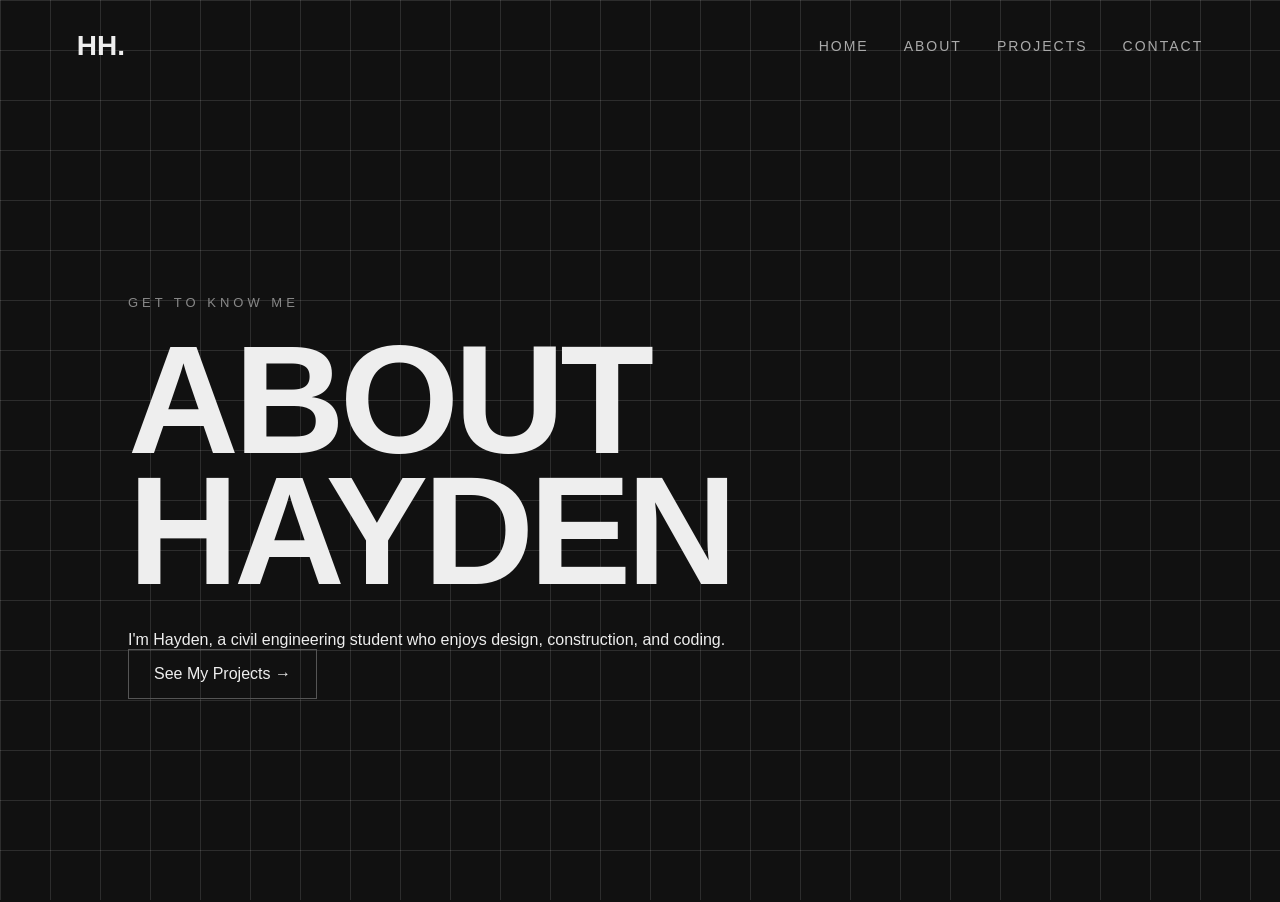
==== about.html @ 1279a201 "Add about.html with basic structure and content" ====
<!DOCTYPE html>
<html lang="en">
<head>
    <meta charset="UTF-8">
    <meta name="viewport" content="width=device-width, initial-scale=1.0">

    <link rel="stylesheet" href="style.css">

    <title>Hayden | About</title>
</head>

<body>

    <nav>
        <div class="logo">HH.</div>

        <div class="nav-links">
            <a href="index.html">Home</a>
            <a href="about.html">About</a>
            <a href="projects.html">Projects</a>
            <a href="contact.html">Contact</a>
        </div>
    </nav>

    <main>
        <section class="hero">
            <p class="small-text">GET TO KNOW ME</p>

            <h1>ABOUT<br>HAYDEN</h1>

            <p>
                I'm Hayden, a civil engineering student who enjoys
                design, construction, and coding. 
            </p>

            <a class="button" href="projects.html">See My Projects →</a>
        </section>
    </main>

</body>
</html>
---- style.css ----
* {
    margin: 0;
    padding: 0;
    box-sizing: border-box;
}

body {
    font-family: Arial, sans-serif;
    background: #111;
    color: #eee;
    min-height: 100vh;
    position: relative;
}

body::before {
    content: "";
    position: fixed;
    inset: 0;
    background-image:
        linear-gradient(rgba(255, 255, 255, 0.12) 1px, transparent 1px),
        linear-gradient(90deg, rgba(255, 255, 255, 0.12) 1px, transparent 1px);
    background-size: 50px 50px;
    pointer-events: none;
    z-index: -1;
}

/* NAVIGATION */

nav {
    width: 100%;
    padding: 30px 6%;
    display: flex;
    justify-content: space-between;
    align-items: center;
}

.logo {
    font-size: 28px;
    font-weight: bold;
}

.nav-links {
    display: flex;
    gap: 35px;
}

.nav-links a {
    color: #aaa;
    text-decoration: none;
    font-size: 14px;
    text-transform: uppercase;
    letter-spacing: 2px;
}

.nav-links a:hover {
    color: #fff;
}

/* HERO */

main {
    min-height: calc(100vh - 90px);
    display: flex;
    align-items: center;
    padding: 0 10%;
}

.hero {
    max-width: 900px;
}

.small-text {
    font-size: 13px;
    letter-spacing: 4px;
    color: #888;
    margin-bottom: 25px;
}

h1 {
    font-size: clamp(70px, 12vw, 160px);
    line-height: 0.85;
    letter-spacing: -5px;
    margin-bottom: 35px;
}

.description {
    max-width: 500px;
    color: #999;
    font-size: 18px;
    line-height: 1.6;
    margin-bottom: 35px;
}

.button {
    display: inline-block;
    padding: 15px 25px;
    border: 1px solid #555;
    color: #eee;
    text-decoration: none;
    transition: 0.2s;
}

.button:hover {
    background: #eee;
    color: #111;
}
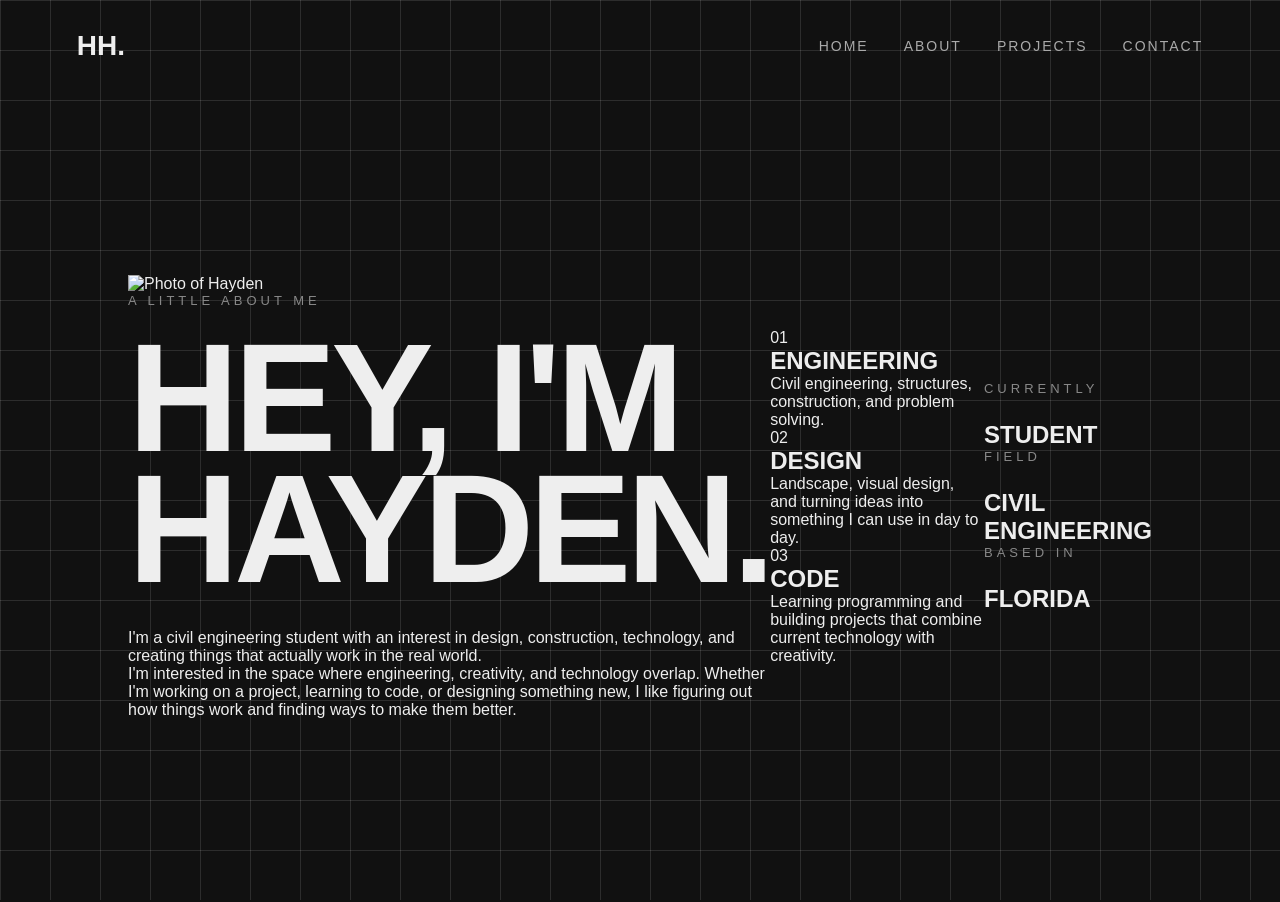
==== commit 3c1c159b: "Revamp about page layout and content" ====
--- a/about.html
+++ b/about.html
@@ -22,19 +22,88 @@
         </div>
     </nav>
 
-    <main>
-        <section class="hero">
-            <p class="small-text">GET TO KNOW ME</p>
+    <main class="about-page">
 
-            <h1>ABOUT<br>HAYDEN</h1>
+        <section class="about-intro">
 
-            <p>
-                I'm Hayden, a civil engineering student who enjoys
-                design, construction, and coding. 
-            </p>
+            <div class="about-image">
+                <img src="images/hayden.jpg" alt="Photo of Hayden">
+            </div>
 
-            <a class="button" href="projects.html">See My Projects →</a>
+            <div class="about-text">
+                <p class="small-text">A LITTLE ABOUT ME</p>
+
+                <h1>HEY, I'M<br>HAYDEN.</h1>
+
+                <p>
+                    I'm a civil engineering student with an interest in
+                    design, construction, technology, and creating things
+                    that actually work in the real world.
+                </p>
+
+                <p>
+                    I'm interested in the space where engineering,
+                    creativity, and technology overlap. Whether I'm
+                    working on a project, learning to code, or designing
+                    something new, I like figuring out how things work
+                    and finding ways to make them better.
+                </p>
+            </div>
+
         </section>
+
+
+        <section class="about-details">
+
+            <div class="info-card">
+                <span>01</span>
+                <h2>ENGINEERING</h2>
+                <p>
+                    Civil engineering, structures, construction,
+                    and problem solving.
+                </p>
+            </div>
+
+            <div class="info-card">
+                <span>02</span>
+                <h2>DESIGN</h2>
+                <p>
+                    Landscape, visual design, and turning ideas
+                    into something I can use in day to day.
+                </p>
+            </div>
+
+            <div class="info-card">
+                <span>03</span>
+                <h2>CODE</h2>
+                <p>
+                    Learning programming and building projects
+                    that combine current technology with creativity.
+                </p>
+            </div>
+
+        </section>
+
+
+        <section class="about-facts">
+
+            <div>
+                <p class="small-text">CURRENTLY</p>
+                <h2>STUDENT</h2>
+            </div>
+
+            <div>
+                <p class="small-text">FIELD</p>
+                <h2>CIVIL ENGINEERING</h2>
+            </div>
+
+            <div>
+                <p class="small-text">BASED IN</p>
+                <h2>FLORIDA</h2>
+            </div>
+
+        </section>
+
     </main>
 
 </body>
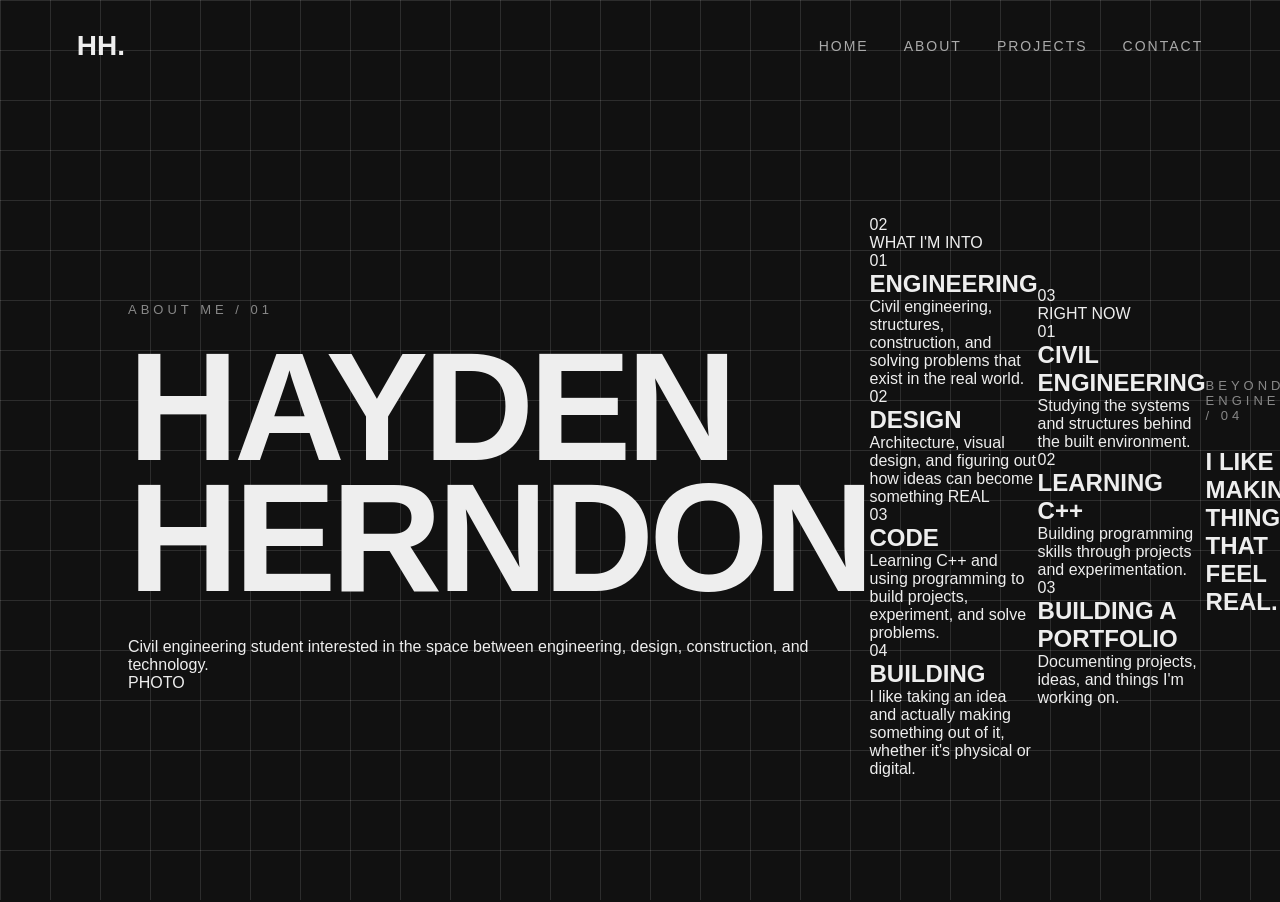
==== commit 86fbd625: "Refactor about.html structure and content" ====
--- a/about.html
+++ b/about.html
@@ -24,83 +24,125 @@
 
     <main class="about-page">
 
-        <section class="about-intro">
+        <!-- INTRO -->
 
-            <div class="about-image">
-                <img src="images/hayden.jpg" alt="Photo of Hayden">
+        <section class="about-header">
+
+            <div class="about-heading">
+                <p class="small-text">ABOUT ME / 01</p>
+
+                <h1>HAYDEN<br>HERNDON</h1>
+
+                <p class="about-description">
+                    Civil engineering student interested in the space
+                    between engineering, design, construction, and technology.
+                </p>
             </div>
 
-            <div class="about-text">
-                <p class="small-text">A LITTLE ABOUT ME</p>
-
-                <h1>HEY, I'M<br>HAYDEN.</h1>
-
-                <p>
-                    I'm a civil engineering student with an interest in
-                    design, construction, technology, and creating things
-                    that actually work in the real world.
-                </p>
-
-                <p>
-                    I'm interested in the space where engineering,
-                    creativity, and technology overlap. Whether I'm
-                    working on a project, learning to code, or designing
-                    something new, I like figuring out how things work
-                    and finding ways to make them better.
-                </p>
+            <div class="photo-placeholder">
+                <span>PHOTO</span>
             </div>
 
         </section>
 
 
-        <section class="about-details">
+        <!-- WHAT I DO -->
 
-            <div class="info-card">
-                <span>01</span>
-                <h2>ENGINEERING</h2>
-                <p>
-                    Civil engineering, structures, construction,
-                    and problem solving.
-                </p>
+        <section class="about-section">
+
+            <div class="section-label">
+                <span>02</span>
+                <p>WHAT I'M INTO</p>
             </div>
 
-            <div class="info-card">
-                <span>02</span>
-                <h2>DESIGN</h2>
-                <p>
-                    Landscape, visual design, and turning ideas
-                    into something I can use in day to day.
-                </p>
-            </div>
+            <div class="interest-grid">
 
-            <div class="info-card">
-                <span>03</span>
-                <h2>CODE</h2>
-                <p>
-                    Learning programming and building projects
-                    that combine current technology with creativity.
-                </p>
+                <div class="interest">
+                    <span>01</span>
+                    <h2>ENGINEERING</h2>
+                    <p>
+                        Civil engineering, structures, construction,
+                        and solving problems that exist in the real world.
+                    </p>
+                </div>
+
+                <div class="interest">
+                    <span>02</span>
+                    <h2>DESIGN</h2>
+                    <p>
+                        Architecture, visual design, and figuring out
+                        how ideas can become something REAL
+                    </p>
+                </div>
+
+                <div class="interest">
+                    <span>03</span>
+                    <h2>CODE</h2>
+                    <p>
+                        Learning C++ and using programming to build
+                        projects, experiment, and solve problems.
+                    </p>
+                </div>
+
+                <div class="interest">
+                    <span>04</span>
+                    <h2>BUILDING</h2>
+                    <p>
+                        I like taking an idea and actually making
+                        something out of it, whether it's physical or digital.
+                    </p>
+                </div>
+
             </div>
 
         </section>
 
 
-        <section class="about-facts">
+        <!-- RIGHT NOW -->
 
-            <div>
-                <p class="small-text">CURRENTLY</p>
-                <h2>STUDENT</h2>
+        <section class="about-section now-section">
+
+            <div class="section-label">
+                <span>03</span>
+                <p>RIGHT NOW</p>
             </div>
 
-            <div>
-                <p class="small-text">FIELD</p>
-                <h2>CIVIL ENGINEERING</h2>
+            <div class="now-list">
+
+                <div class="now-item">
+                    <span>01</span>
+                    <h2>CIVIL ENGINEERING</h2>
+                    <p>Studying the systems and structures behind the built environment.</p>
+                </div>
+
+                <div class="now-item">
+                    <span>02</span>
+                    <h2>LEARNING C++</h2>
+                    <p>Building programming skills through projects and experimentation.</p>
+                </div>
+
+                <div class="now-item">
+                    <span>03</span>
+                    <h2>BUILDING A PORTFOLIO</h2>
+                    <p>Documenting projects, ideas, and things I'm working on.</p>
+                </div>
+
             </div>
 
-            <div>
-                <p class="small-text">BASED IN</p>
-                <h2>FLORIDA</h2>
-            </div>
+        </section>
+
+
+        <!-- PERSONAL -->
+
+        <section class="about-footer">
+
+            <p class="small-text">BEYOND ENGINEERING / 04</p>
+
+            <h2>
+                I LIKE MAKING<br>
+                THINGS THAT<br>
+                <span>FEEL REAL.</span>
+            </h2>
 
         </section>
 
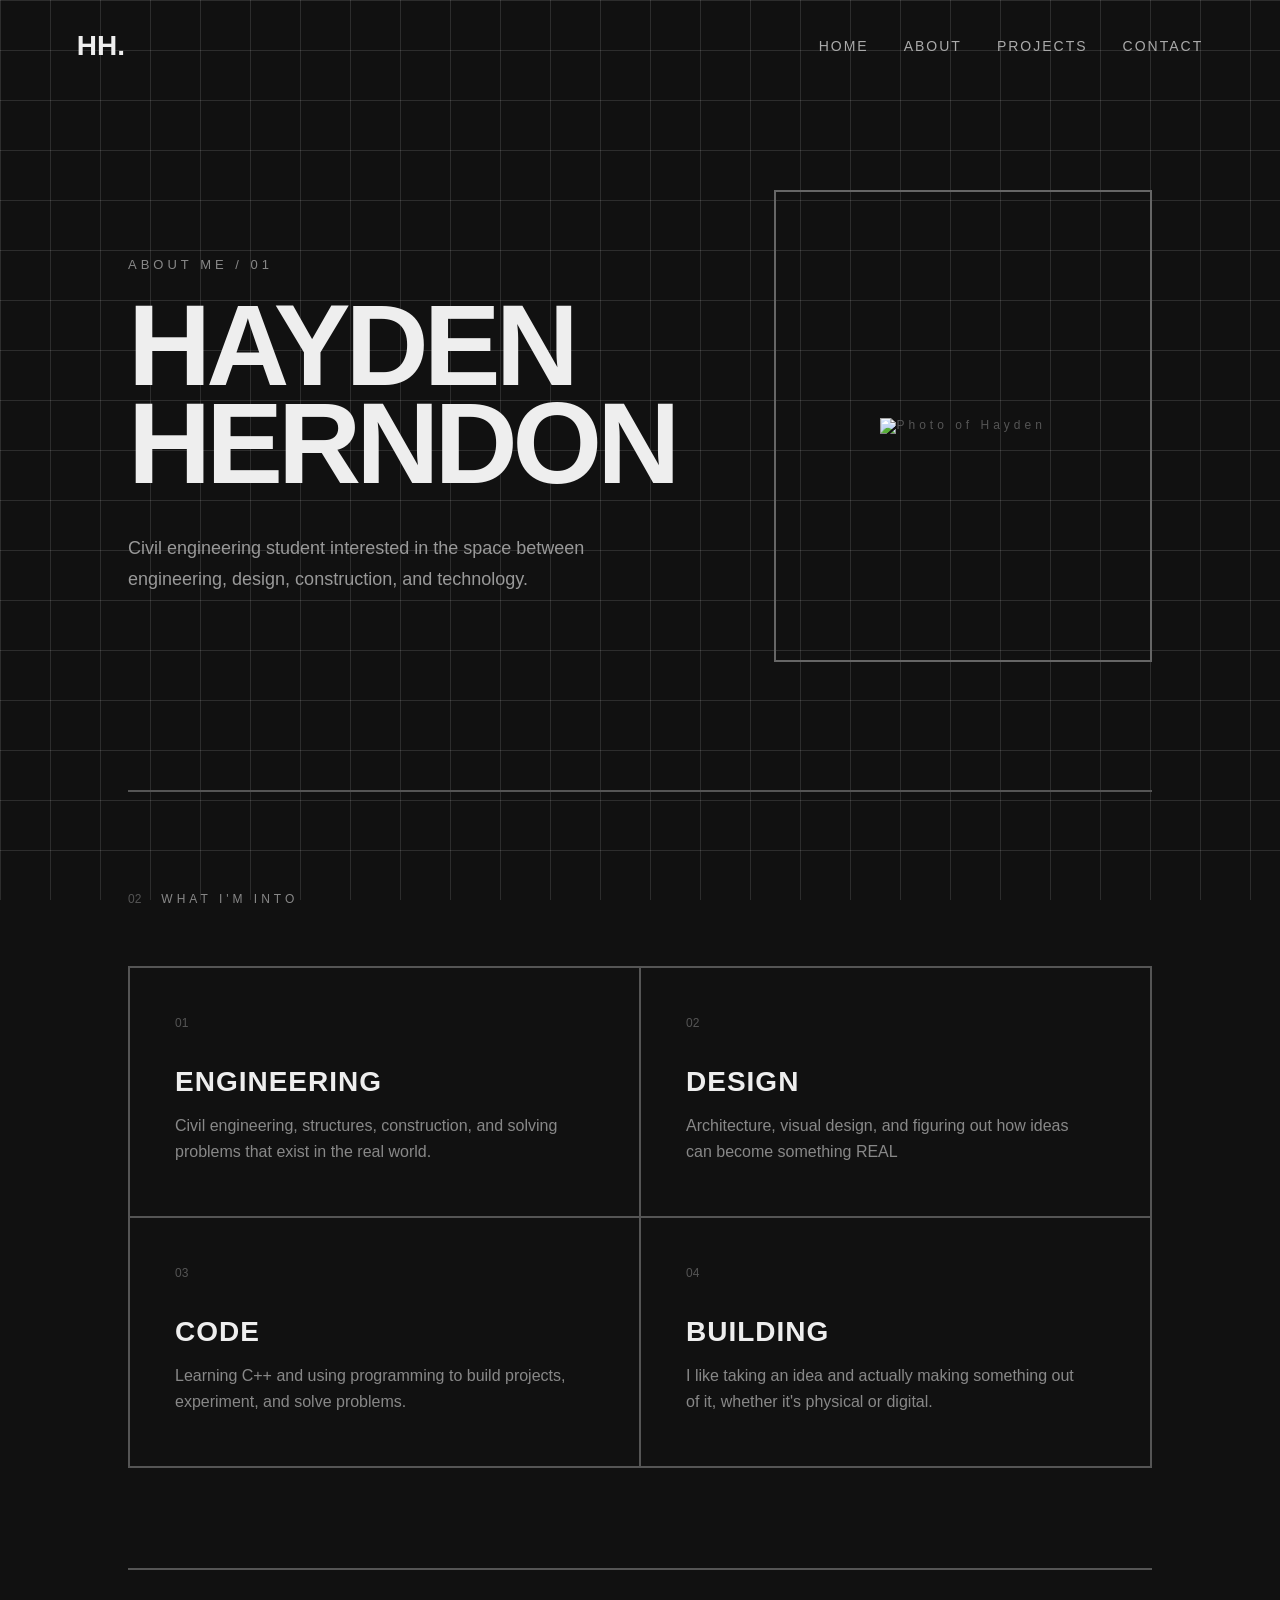
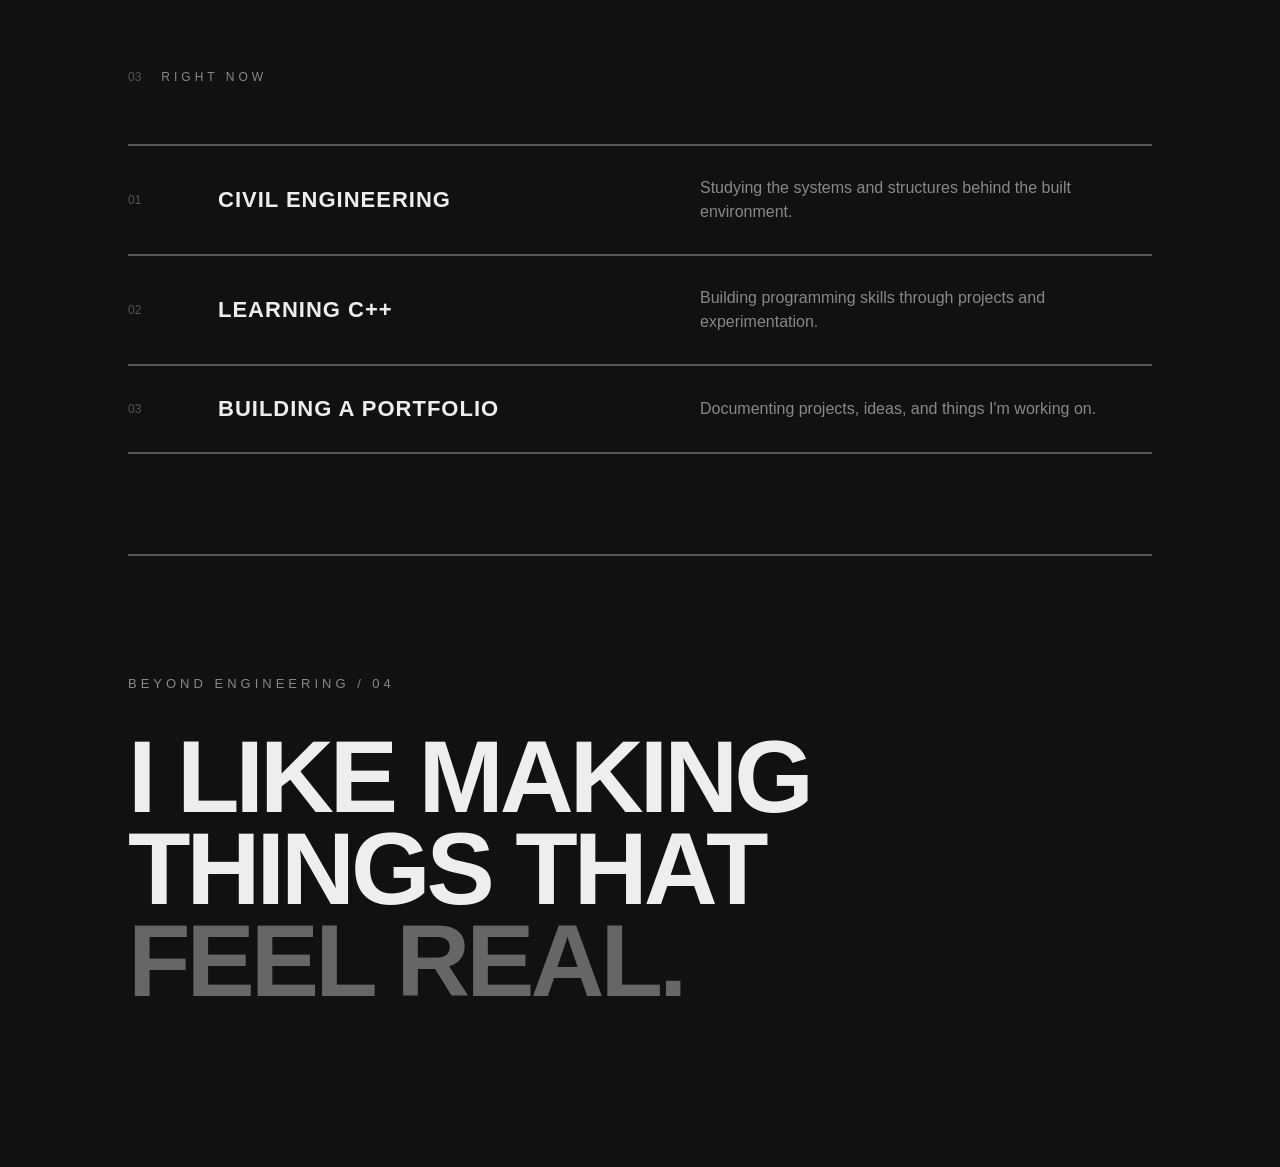
==== commit 50426296: "Replace photo placeholder with actual image" ====
--- a/about.html
+++ b/about.html
@@ -40,8 +40,8 @@
             </div>
 
             <div class="photo-placeholder">
-                <span>PHOTO</span>
-            </div>
+    <img src="images/hayden.jpg" alt="Photo of Hayden">
+       </div>
 
         </section>
 
--- a/style.css
+++ b/style.css
@@ -100,7 +100,237 @@
     transition: 0.2s;
 }
 
+/* ========================================
+   ABOUT PAGE
+======================================== */
+
+.about-page {
+    display: block;
+    min-height: auto;
+    padding: 70px 10% 120px;
+}
+
+
+/* INTRO */
+
+.about-header {
+    min-height: 70vh;
+    display: grid;
+    grid-template-columns: 1.2fr 0.8fr;
+    gap: 80px;
+    align-items: center;
+    border-bottom: 1px solid #333;
+    padding-bottom: 100px;
+}
+
+.about-heading h1 {
+    font-size: clamp(65px, 9vw, 130px);
+    margin-bottom: 40px;
+}
+
+.about-description {
+    max-width: 500px;
+    color: #999;
+    font-size: 18px;
+    line-height: 1.7;
+}
+
+.photo-placeholder {
+    aspect-ratio: 4 / 5;
+    border: 1px solid #444;
+    display: flex;
+    align-items: center;
+    justify-content: center;
+    color: #555;
+    letter-spacing: 4px;
+    font-size: 12px;
+}
+
+
+/* SECTION */
+
+.about-section {
+    padding: 100px 0;
+    border-bottom: 1px solid #333;
+}
+
+.section-label {
+    display: flex;
+    gap: 20px;
+    align-items: center;
+    margin-bottom: 60px;
+}
+
+.section-label span {
+    color: #555;
+    font-size: 12px;
+}
+
+.section-label p {
+    color: #888;
+    font-size: 12px;
+    letter-spacing: 4px;
+}
+
+
+/* INTERESTS */
+
+.interest-grid {
+    display: grid;
+    grid-template-columns: 1fr 1fr;
+    border-top: 1px solid #333;
+    border-left: 1px solid #333;
+}
+
+.interest {
+    padding: 45px;
+    min-height: 250px;
+    border-right: 1px solid #333;
+    border-bottom: 1px solid #333;
+    transition: 0.2s;
+}
+
+.interest:hover {
+    background: rgba(255, 255, 255, 0.03);
+}
+
+.interest span {
+    color: #555;
+    font-size: 12px;
+}
+
+.interest h2 {
+    font-size: 28px;
+    letter-spacing: 1px;
+    margin: 35px 0 15px;
+}
+
+.interest p {
+    color: #888;
+    line-height: 1.6;
+    max-width: 400px;
+}
+
+
+/* RIGHT NOW */
+
+.now-list {
+    border-top: 1px solid #333;
+}
+
+.now-item {
+    display: grid;
+    grid-template-columns: 60px 1fr 1fr;
+    gap: 30px;
+    align-items: center;
+    padding: 30px 0;
+    border-bottom: 1px solid #333;
+}
+
+.now-item span {
+    color: #555;
+    font-size: 12px;
+}
+
+.now-item h2 {
+    font-size: 22px;
+    letter-spacing: 1px;
+}
+
+.now-item p {
+    color: #888;
+    line-height: 1.5;
+}
+
+
+/* FOOTER STATEMENT */
+
+.about-footer {
+    padding: 120px 0 40px;
+}
+
+.about-footer h2 {
+    font-size: clamp(50px, 8vw, 110px);
+    line-height: 0.9;
+    letter-spacing: -4px;
+    margin-top: 40px;
+}
+
+.about-footer h2 span {
+    color: #666;
+}
+
+
+/* MOBILE */
+
+@media (max-width: 700px) {
+
+    .about-page {
+        padding: 40px 7% 80px;
+    }
+
+    .about-header {
+        grid-template-columns: 1fr;
+        gap: 50px;
+        padding-bottom: 70px;
+    }
+
+    .about-heading h1 {
+        font-size: 70px;
+    }
+
+    .interest-grid {
+        grid-template-columns: 1fr;
+    }
+
+    .interest {
+        min-height: auto;
+    }
+
+    .now-item {
+        grid-template-columns: 40px 1fr;
+    }
+
+    .now-item p {
+        grid-column: 2;
+    }
+
+    .about-footer h2 {
+        font-size: 55px;
+    }
+
+}
+
 .button:hover {
     background: #eee;
     color: #111;
 }
+
+/* STRONGER ABOUT PAGE LINES */
+
+.about-header,
+.about-section {
+    border-bottom: 2px solid #555;
+}
+
+.interest-grid {
+    border-top: 2px solid #555;
+    border-left: 2px solid #555;
+}
+
+.interest {
+    border-right: 2px solid #555;
+    border-bottom: 2px solid #555;
+}
+
+.now-list {
+    border-top: 2px solid #555;
+}
+
+.now-item {
+    border-bottom: 2px solid #555;
+}
+
+.photo-placeholder {
+    border: 2px solid #666;
+}
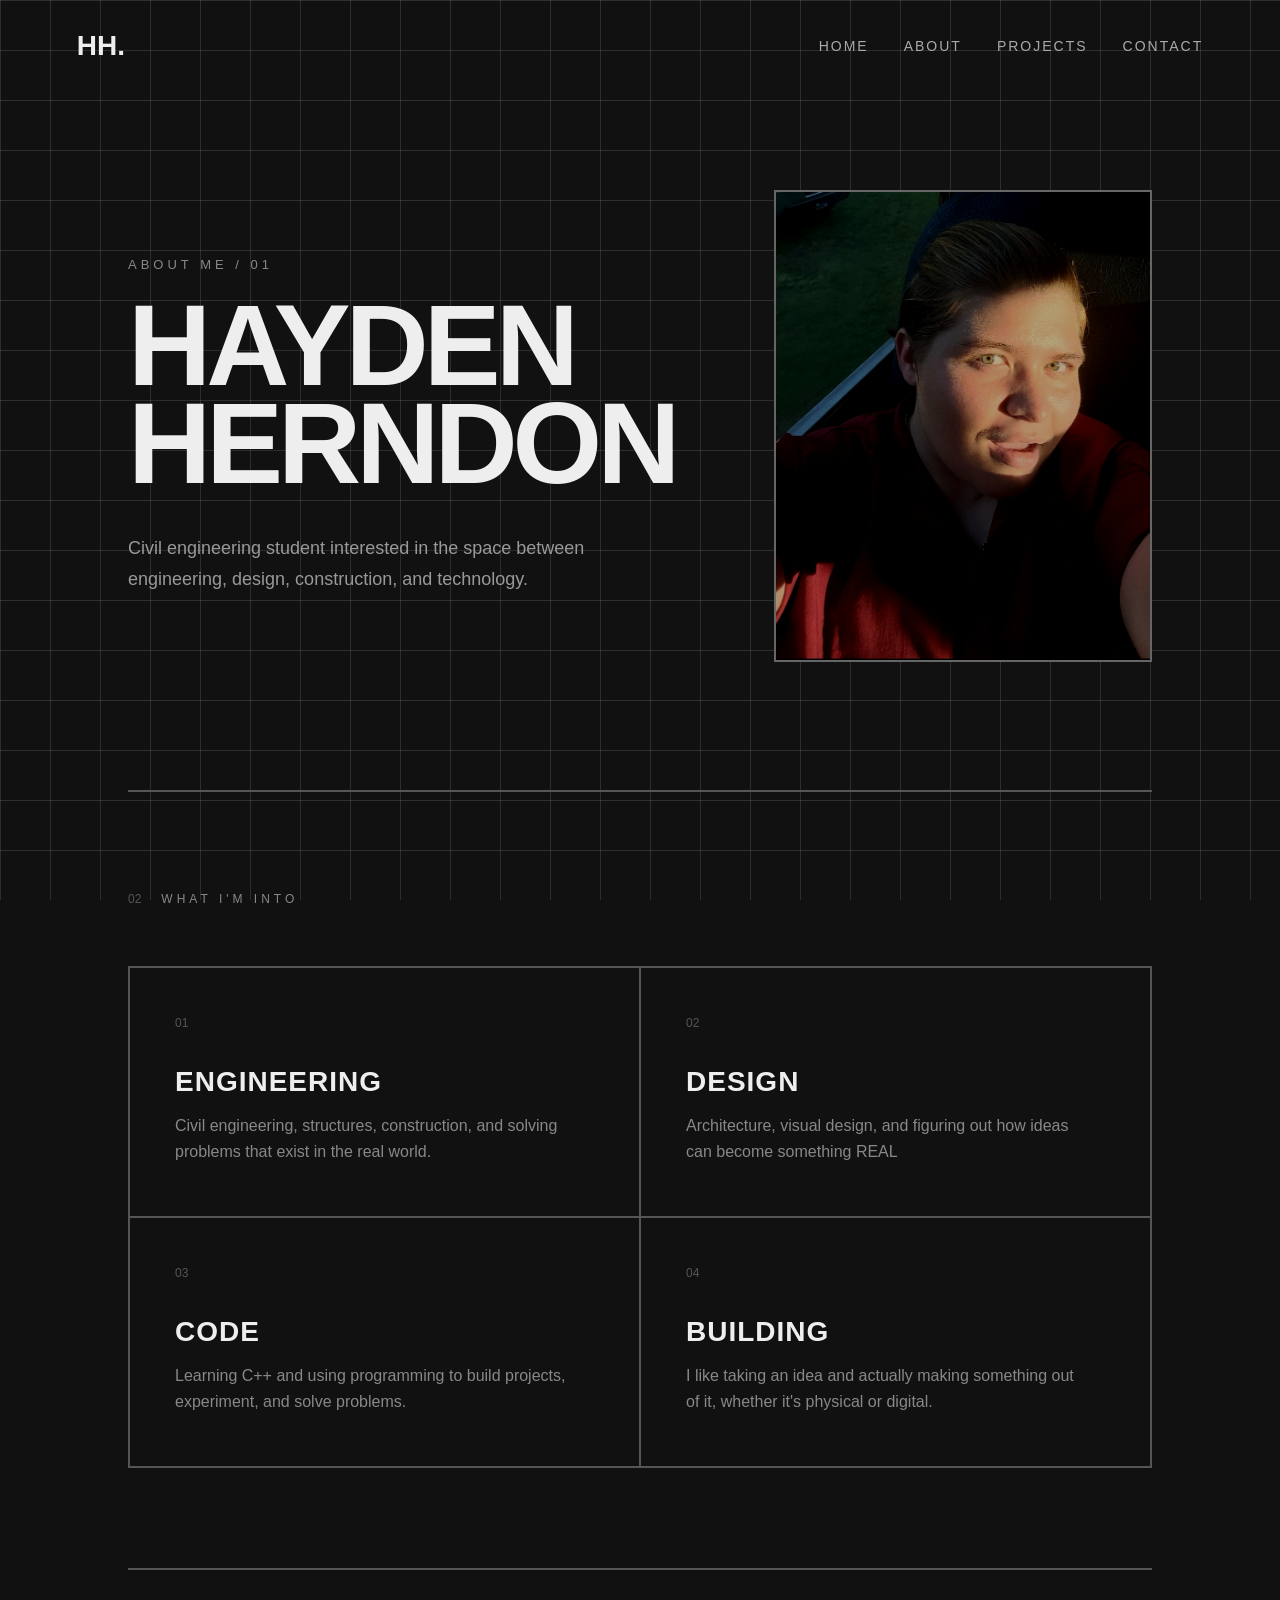
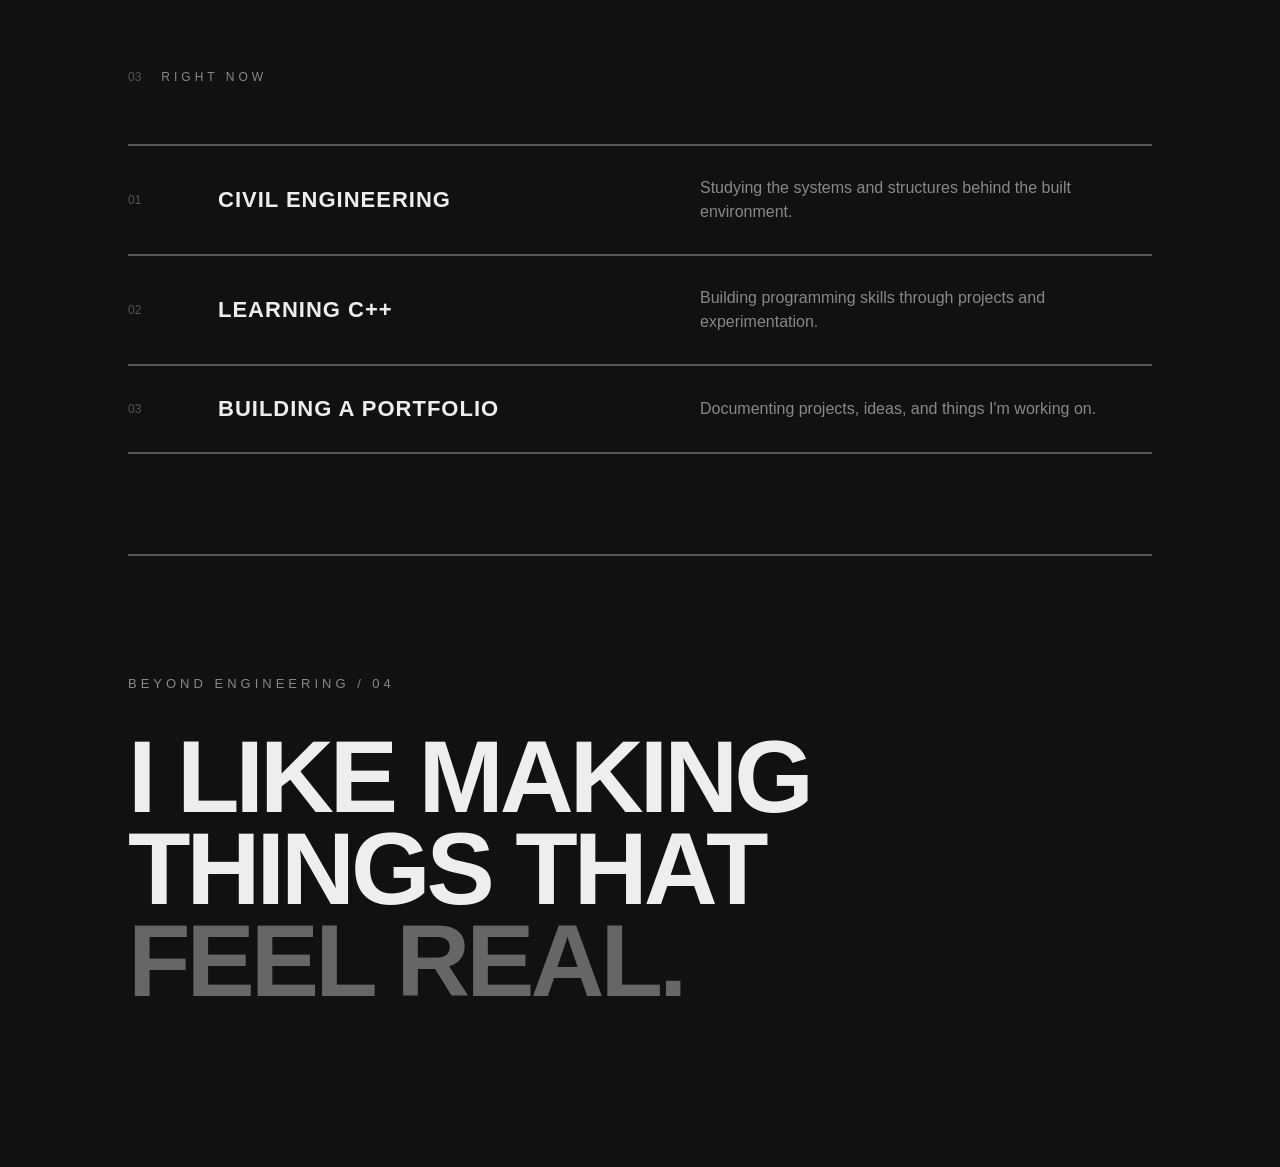
==== commit af957d1f: "Update image source path for Hayden's photo" ====
--- a/about.html
+++ b/about.html
@@ -40,7 +40,7 @@
             </div>
 
             <div class="photo-placeholder">
-    <img src="images/hayden.jpg" alt="Photo of Hayden">
+    <img src="hayden.jpg" alt="Photo of Hayden">
        </div>
 
         </section>
--- a/style.css
+++ b/style.css
@@ -334,3 +334,13 @@
 .photo-placeholder {
     border: 2px solid #666;
 }
+.photo-placeholder {
+    overflow: hidden;
+}
+
+.photo-placeholder img {
+    width: 100%;
+    height: 100%;
+    object-fit: cover;
+    display: block;
+}
